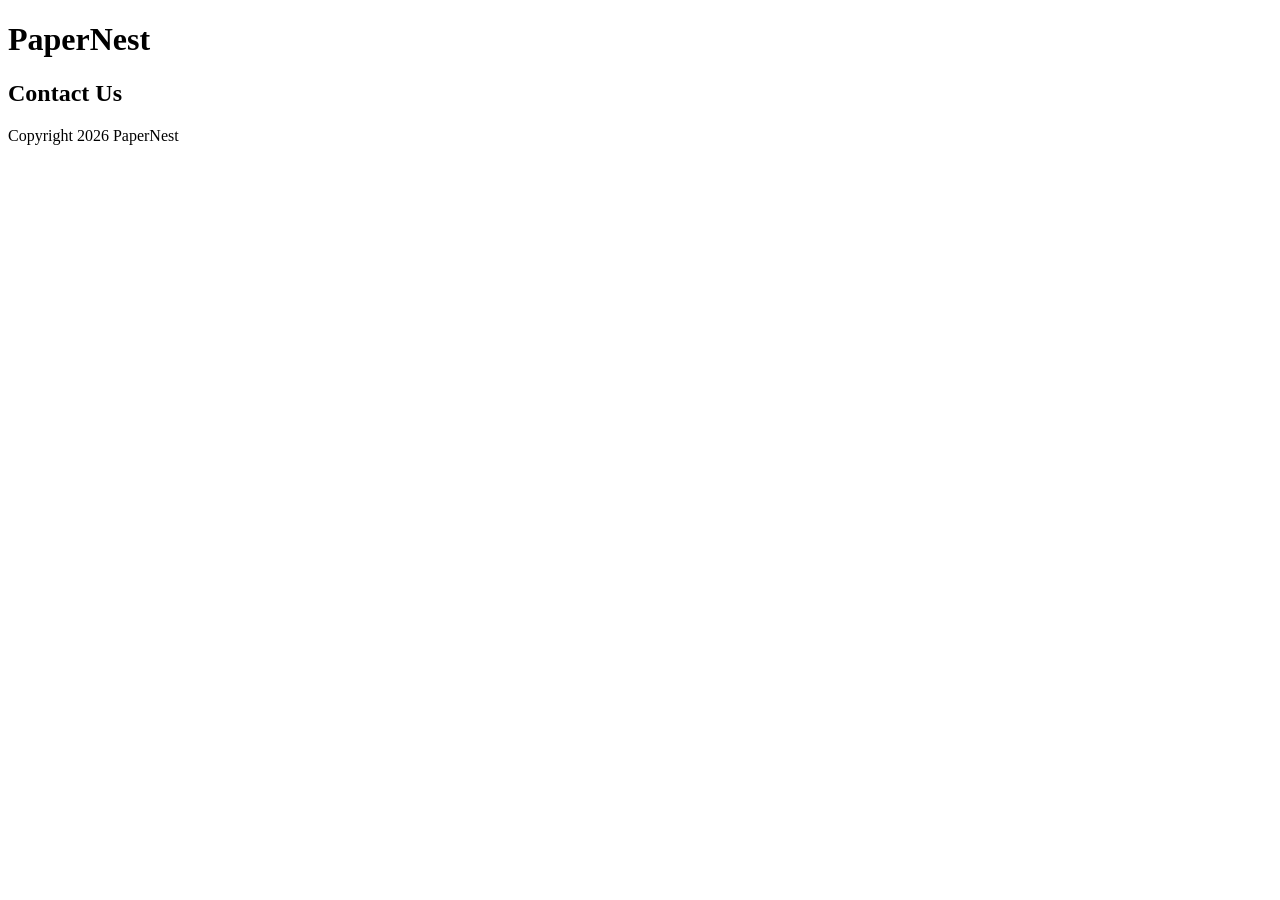
==== contact.html @ 01c61b45 "Initial HTML structure for three pages" ====
<!DOCTYPE html>
<html lang="en">
<head>
    <meta charset="UTF-8">
    <meta name="viewport" content="width=device-width, initial-scale=1.0">
    <title>PaperNest - Contact</title>
</head>
<body>
    <!-- Name: Shaika Islam Arpita, ID: 2311080 -->
    <header>
        <h1>PaperNest</h1>
    </header>
    <main>
        <h2>Contact Us</h2>
    </main>
    <footer>
        <p>Copyright 2026 PaperNest</p>
    </footer>
</body>
</html>
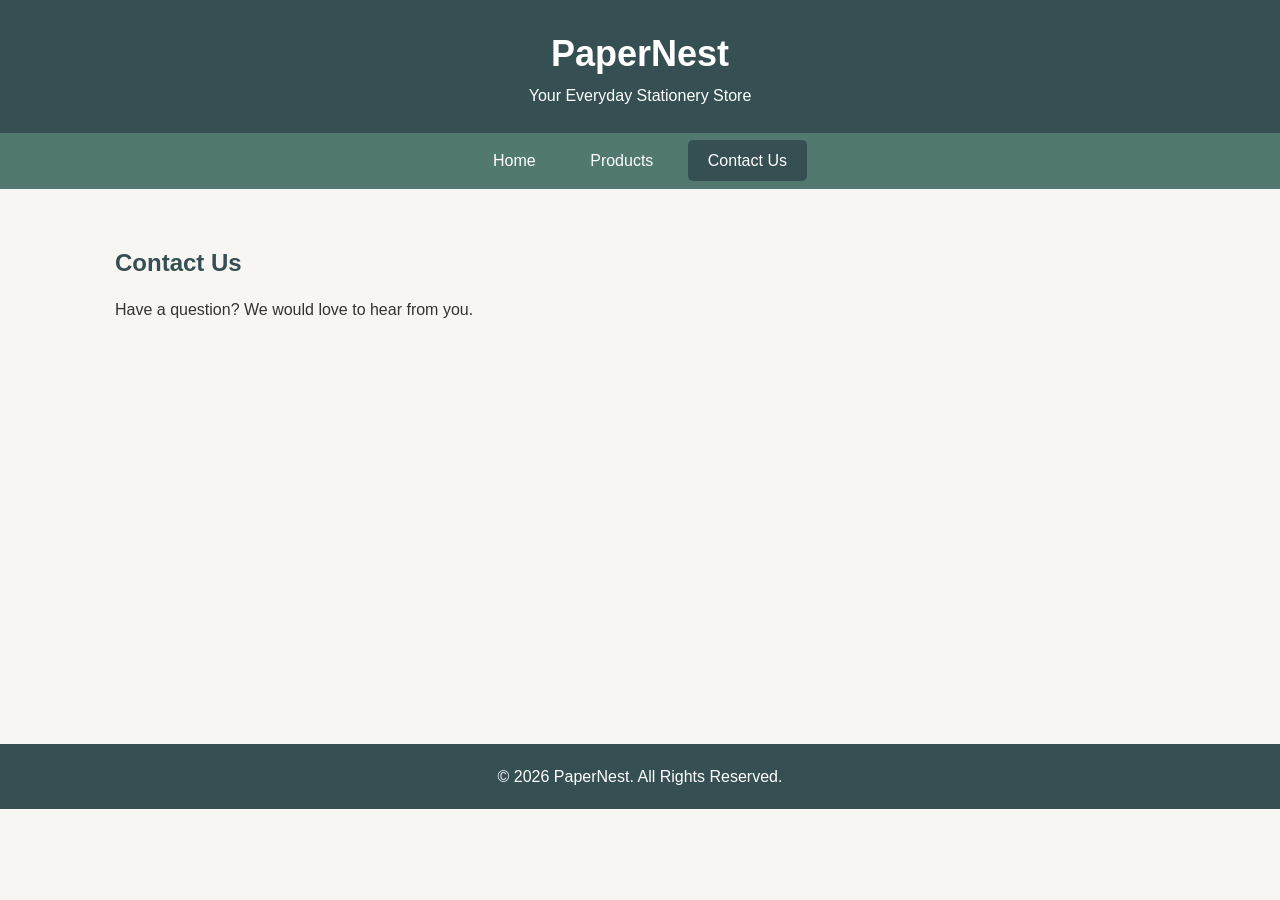
==== commit 343a14f0: "Add navigation header footer and basic CSS" ====
--- a/contact.html
+++ b/contact.html
@@ -4,18 +4,31 @@
 <head>
     <meta charset="UTF-8">
     <meta name="viewport" content="width=device-width, initial-scale=1.0">
-    <title>PaperNest - Contact</title>
+    <title>PaperNest - Contact Us</title>
+    <link rel="stylesheet" href="style.css">
 </head>
 <body>
     <!-- Name: Shaika Islam Arpita, ID: 2311080 -->
+
     <header>
         <h1>PaperNest</h1>
+        <p>Your Everyday Stationery Store</p>
     </header>
+
+    <nav>
+        <a href="index.html">Home</a>
+        <a href="products.html">Products</a>
+        <a href="contact.html" class="active">Contact Us</a>
+    </nav>
+
     <main>
         <h2>Contact Us</h2>
+        <p>Have a question? We would love to hear from you.</p>
     </main>
+
     <footer>
-        <p>Copyright 2026 PaperNest</p>
+        <p>&copy; 2026 PaperNest. All Rights Reserved.</p>
     </footer>
+
 </body>
 </html>
--- a/style.css
+++ b/style.css
@@ -0,0 +1,74 @@
+
+* {
+    margin: 0;
+    padding: 0;
+    box-sizing: border-box;
+}
+
+body {
+    font-family: Arial, sans-serif;
+    background-color: #f8f6f2;
+    color: #333333;
+    line-height: 1.6;
+}
+
+header {
+    background-color: #354f52;
+    color: white;
+    text-align: center;
+    padding: 25px;
+}
+
+header h1 {
+    font-size: 36px;
+}
+
+header p {
+    font-size: 16px;
+}
+
+nav {
+    background-color: #52796f;
+    text-align: center;
+    padding: 15px;
+}
+
+nav a {
+    color: white;
+    text-decoration: none;
+    padding: 12px 20px;
+    margin: 5px;
+    border-radius: 5px;
+}
+
+nav a:hover {
+    background-color: #cad2c5;
+    color: #253b35;
+}
+
+nav a.active {
+    background-color: #354f52;
+}
+
+main {
+    max-width: 1100px;
+    margin: 30px auto;
+    padding: 25px;
+    min-height: 55vh;
+}
+
+main h2 {
+    color: #354f52;
+    margin-bottom: 15px;
+}
+
+main p {
+    margin-bottom: 15px;
+}
+
+footer {
+    background-color: #354f52;
+    color: white;
+    text-align: center;
+    padding: 20px;
+}
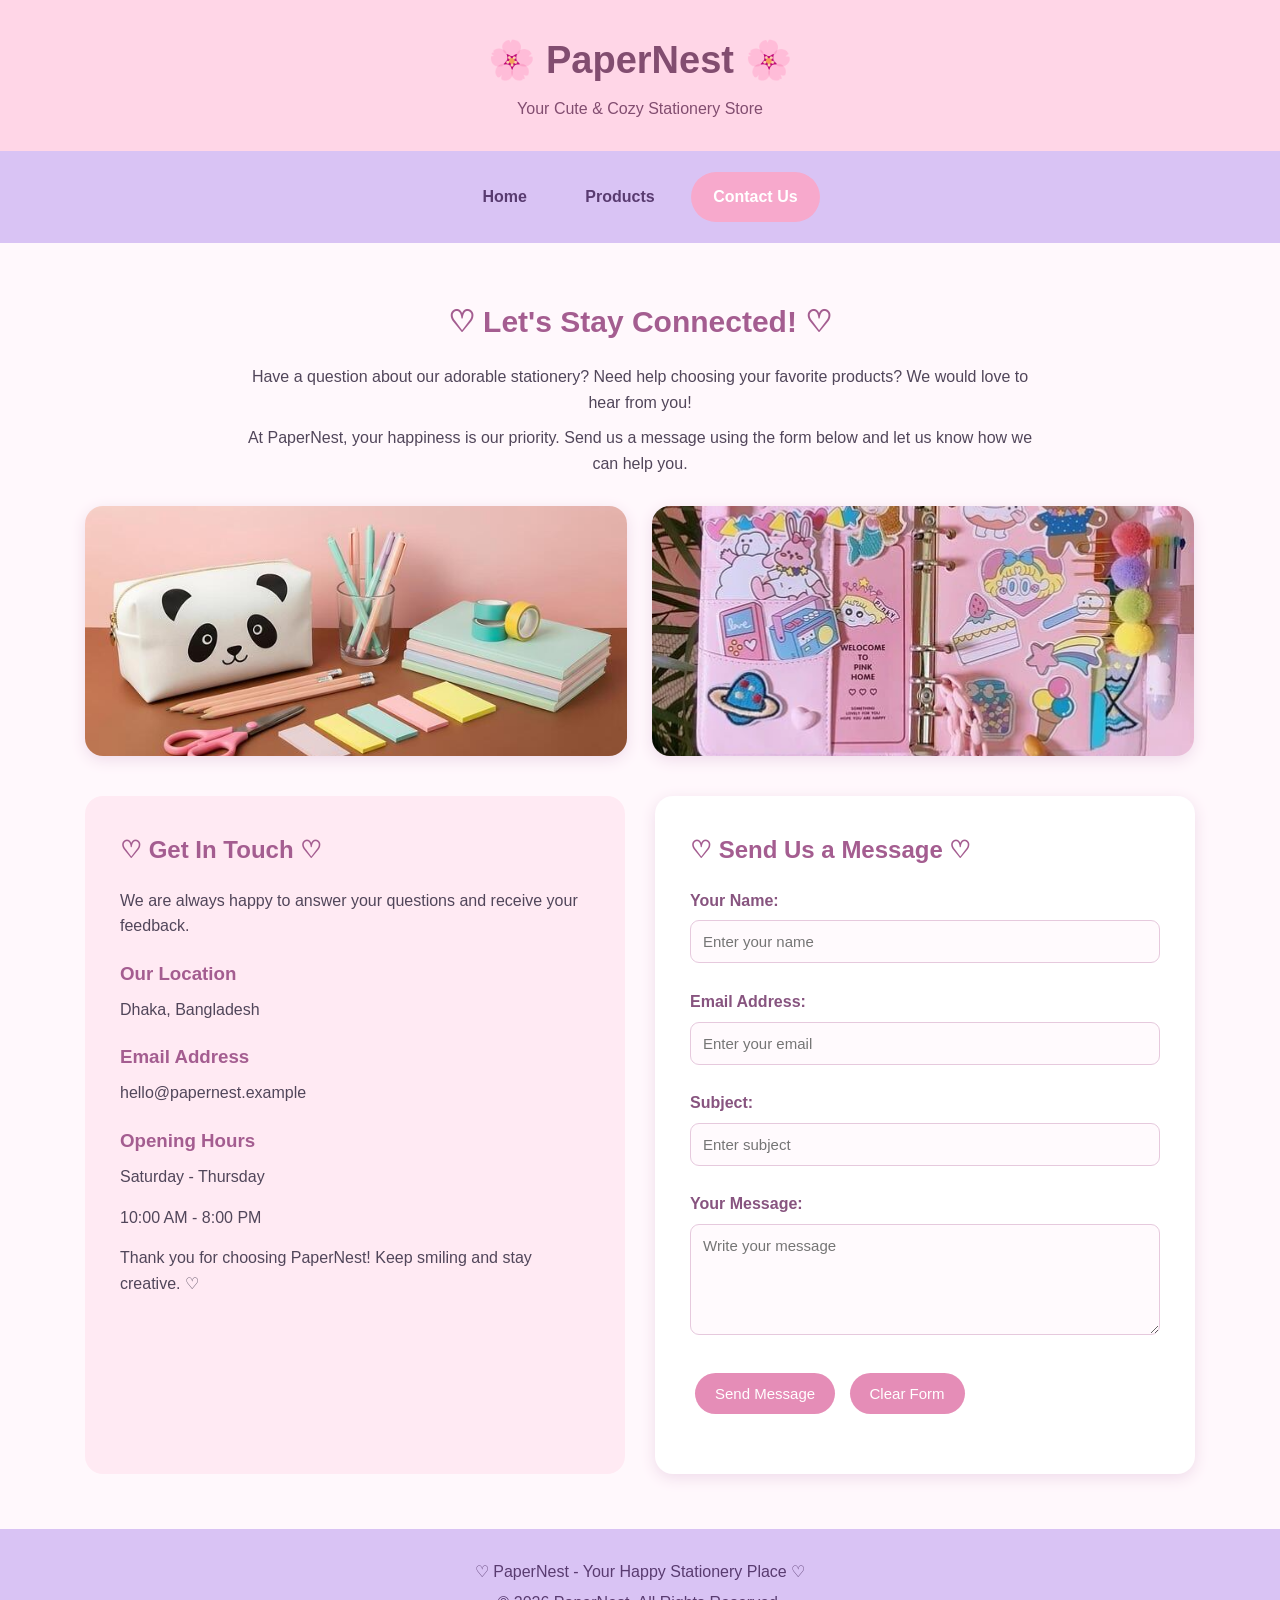
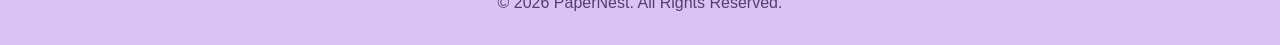
==== commit 2a719c52: "Complete contact page with JavaScript form validation" ====
--- a/contact.html
+++ b/contact.html
@@ -7,12 +7,13 @@
     <title>PaperNest - Contact Us</title>
     <link rel="stylesheet" href="style.css">
 </head>
+
 <body>
     <!-- Name: Shaika Islam Arpita, ID: 2311080 -->
 
     <header>
-        <h1>PaperNest</h1>
-        <p>Your Everyday Stationery Store</p>
+        <h1>🌸 PaperNest 🌸</h1>
+        <p>Your Cute & Cozy Stationery Store</p>
     </header>
 
     <nav>
@@ -22,13 +23,123 @@
     </nav>
 
     <main>
-        <h2>Contact Us</h2>
-        <p>Have a question? We would love to hear from you.</p>
+
+        <!-- Contact Introduction -->
+
+        <section class="contact-heading">
+
+            <h2>♡ Let's Stay Connected! ♡</h2>
+
+            <p>
+                Have a question about our adorable stationery?
+                Need help choosing your favorite products?
+                We would love to hear from you!
+            </p>
+
+            <p>
+                At PaperNest, your happiness is our priority.
+                Send us a message using the form below and
+                let us know how we can help you.
+            </p>
+
+        </section>
+
+        <!-- Contact Images -->
+
+        <section class="contact-images">
+
+            <img src="images/hero-stationery.jpg"
+                 alt="Cute pastel stationery collection">
+
+            <img src="images/kawaii-planner.jpg"
+                 alt="Cute daily planner">
+
+        </section>
+
+        <!-- Contact Information and Form -->
+
+        <section class="contact-container">
+
+            <div class="contact-info">
+
+                <h2>♡ Get In Touch ♡</h2>
+
+                <p>
+                    We are always happy to answer your
+                    questions and receive your feedback.
+                </p>
+
+                <h3>Our Location</h3>
+                <p>Dhaka, Bangladesh</p>
+
+                <h3>Email Address</h3>
+                <p>hello@papernest.example</p>
+
+                <h3>Opening Hours</h3>
+                <p>Saturday - Thursday</p>
+                <p>10:00 AM - 8:00 PM</p>
+
+                <p>
+                    Thank you for choosing PaperNest!
+                    Keep smiling and stay creative. ♡
+                </p>
+
+            </div>
+
+            <div class="contact-form">
+
+                <h2>♡ Send Us a Message ♡</h2>
+
+                <label for="nameBox">Your Name:</label>
+                <br>
+                <input id="nameBox" type="text"
+                       placeholder="Enter your name">
+
+                <br><br>
+
+                <label for="emailBox">Email Address:</label>
+                <br>
+                <input id="emailBox" type="email"
+                       placeholder="Enter your email">
+
+                <br><br>
+
+                <label for="subjectBox">Subject:</label>
+                <br>
+                <input id="subjectBox" type="text"
+                       placeholder="Enter subject">
+
+                <br><br>
+
+                <label for="messageBox">Your Message:</label>
+                <br>
+                <textarea id="messageBox" rows="5"
+                          placeholder="Write your message"></textarea>
+
+                <br><br>
+
+                <button onclick="sendMessage()">
+                    Send Message
+                </button>
+
+                <button onclick="clearForm()">
+                    Clear Form
+                </button>
+
+                <p id="contactResult"></p>
+
+            </div>
+
+        </section>
+
     </main>
 
     <footer>
+        <p>♡ PaperNest - Your Happy Stationery Place ♡</p>
         <p>&copy; 2026 PaperNest. All Rights Reserved.</p>
     </footer>
 
+    <script src="script.js"></script>
+
 </body>
 </html>
--- a/style.css
+++ b/style.css
@@ -1,3 +1,5 @@
+
+/* General Website Styling */
 
 * {
     margin: 0;
@@ -7,68 +9,655 @@
 
 body {
     font-family: Arial, sans-serif;
-    background-color: #f8f6f2;
-    color: #333333;
+    background-color: #fff8fc;
+    color: #51465a;
     line-height: 1.6;
 }
 
+/* Header */
+
 header {
-    background-color: #354f52;
-    color: white;
-    text-align: center;
-    padding: 25px;
+    background-color: #ffd6e7;
+    color: #824d70;
+    text-align: center;
+    padding: 30px;
 }
 
 header h1 {
-    font-size: 36px;
+    font-size: 38px;
+    margin-bottom: 5px;
 }
 
 header p {
     font-size: 16px;
 }
 
+/* Navigation Bar */
+
 nav {
-    background-color: #52796f;
-    text-align: center;
-    padding: 15px;
+    background-color: #d9c3f4;
+    text-align: center;
+    padding: 16px;
 }
 
 nav a {
+    color: #593b70;
+    text-decoration: none;
+    padding: 12px 22px;
+    margin: 5px;
+    border-radius: 25px;
+    font-weight: bold;
+    display: inline-block;
+    transition: background-color 0.3s;
+}
+
+nav a:hover {
+    background-color: #ff9fc6;
+    color: white;
+}
+
+nav a.active {
+    background-color: #f7a9cc;
+    color: white;
+}
+
+/* Main Content */
+
+main {
+    max-width: 1150px;
+    margin: 35px auto;
+    padding: 20px;
+    min-height: 55vh;
+}
+
+main h2 {
+    color: #a45d90;
+    margin-bottom: 18px;
+}
+
+main p {
+    margin-bottom: 15px;
+}
+
+/* Home Page Hero Section */
+
+.hero {
+    display: flex;
+    align-items: center;
+    gap: 35px;
+    background-color: white;
+    padding: 40px;
+    border-radius: 20px;
+    box-shadow: 0 5px 20px #f3dcea;
+}
+
+.hero-text {
+    flex: 1;
+}
+
+.hero-text h2 {
+    font-size: 32px;
+}
+
+.hero-text p {
+    font-size: 16px;
+    margin-bottom: 20px;
+}
+
+.hero-image {
+    flex: 1;
+}
+
+.hero-image img {
+    width: 100%;
+    height: 350px;
+    object-fit: cover;
+    border-radius: 18px;
+}
+
+/* Shop Links */
+
+.shop-link {
+    display: inline-block;
+    background-color: #f59ac1;
     color: white;
     text-decoration: none;
+    padding: 13px 26px;
+    border-radius: 25px;
+    font-weight: bold;
+    margin-top: 10px;
+    transition: background-color 0.3s;
+}
+
+.shop-link:hover {
+    background-color: #c776a5;
+}
+
+/* Featured Products */
+
+.featured {
+    margin-top: 55px;
+    text-align: center;
+}
+
+.featured h2 {
+    font-size: 29px;
+}
+
+.featured > p {
+    max-width: 750px;
+    margin: 0 auto 25px;
+}
+
+.feature-container {
+    display: flex;
+    gap: 25px;
+    margin-top: 25px;
+}
+
+.feature-box {
+    flex: 1;
+    background-color: white;
+    padding: 20px;
+    border-radius: 18px;
+    box-shadow: 0 4px 15px #efdbea;
+    transition: transform 0.3s;
+}
+
+.feature-box:hover {
+    transform: translateY(-6px);
+}
+
+.feature-box img {
+    width: 100%;
+    height: 210px;
+    object-fit: cover;
+    border-radius: 14px;
+}
+
+.feature-box h3 {
+    color: #a45d90;
+    margin-top: 15px;
+    margin-bottom: 10px;
+}
+
+.feature-box p {
+    font-size: 15px;
+}
+
+.feature-box h4 {
+    color: #de659b;
+    font-size: 19px;
+}
+
+/* JavaScript Calculator */
+
+.calculator {
+    margin-top: 55px;
+    padding: 40px;
+    background-color: #f2eaff;
+    border-radius: 20px;
+    text-align: center;
+}
+
+.calculator h2 {
+    font-size: 28px;
+}
+
+.calculator > p {
+    max-width: 750px;
+    margin: 0 auto;
+}
+
+.calculator-box {
+    max-width: 470px;
+    margin: 25px auto 0;
+    padding: 30px;
+    background-color: white;
+    border-radius: 18px;
+    text-align: left;
+    box-shadow: 0 4px 15px #e2d6ec;
+}
+
+.calculator-box label {
+    font-weight: bold;
+    color: #87547f;
+}
+
+.calculator-box input,
+.calculator-box select {
+    width: 100%;
+    padding: 12px;
+    margin-top: 7px;
+    border: 1px solid #e6c9dd;
+    border-radius: 9px;
+    font-size: 15px;
+    background-color: #fffafd;
+}
+
+.calculator-box input:focus,
+.calculator-box select:focus {
+    outline: 2px solid #d9a6dc;
+}
+
+.calculator-box button {
+    background-color: #e58db7;
+    color: white;
+    border: none;
+    border-radius: 25px;
+    padding: 12px 25px;
+    font-size: 15px;
+    font-weight: bold;
+    cursor: pointer;
+    transition: background-color 0.3s;
+}
+
+.calculator-box button:hover {
+    background-color: #b96b9a;
+}
+
+#resultMessage {
+    color: #a45d90;
+    font-weight: bold;
+    margin-top: 20px;
+}
+
+/* Why Choose Us Section */
+
+.why-us {
+    margin-top: 55px;
+    padding: 40px;
+    background-color: #ffeaf3;
+    border-radius: 20px;
+    text-align: center;
+}
+
+.why-us h2 {
+    font-size: 28px;
+}
+
+.why-us p {
+    max-width: 800px;
+    margin: 15px auto;
+}
+
+/* Footer */
+
+footer {
+    background-color: #d9c3f4;
+    color: #593b70;
+    text-align: center;
+    padding: 25px;
+}
+
+footer p {
+    margin: 5px;
+}
+
+/* Responsive Design */
+
+@media (max-width: 768px) {
+
+    header h1 {
+        font-size: 30px;
+    }
+
+    nav {
+        padding: 10px;
+    }
+
+    nav a {
+        padding: 10px 15px;
+        margin: 3px;
+    }
+
+    main {
+        margin: 15px auto;
+        padding: 15px;
+    }
+
+    .hero {
+        flex-direction: column;
+        padding: 22px;
+    }
+
+    .hero-text h2 {
+        font-size: 26px;
+    }
+
+    .hero-image {
+        width: 100%;
+    }
+
+    .hero-image img {
+        height: 260px;
+    }
+
+    .feature-container {
+        flex-direction: column;
+    }
+
+    .calculator {
+        padding: 20px;
+    }
+
+    .calculator-box {
+        padding: 22px;
+    }
+
+    .why-us {
+        padding: 25px;
+    }
+
+}
+
+/* Products Page */
+
+.product-heading {
+    text-align: center;
+    margin-bottom: 35px;
+}
+
+.product-heading h2 {
+    font-size: 30px;
+}
+
+.product-heading p {
+    max-width: 800px;
+    margin: 10px auto;
+}
+
+/* CSS Grid */
+
+.product-container {
+    display: grid;
+    grid-template-columns: repeat(3, 1fr);
+    gap: 25px;
+}
+
+/* Product Cards */
+
+.product-card {
+    background-color: white;
+    padding: 20px;
+    border-radius: 18px;
+    text-align: center;
+    box-shadow: 0 4px 15px #efdbea;
+    transition: transform 0.3s;
+}
+
+.product-card:hover {
+    transform: translateY(-6px);
+}
+
+.product-card img {
+    width: 100%;
+    height: 210px;
+    object-fit: cover;
+    border-radius: 14px;
+}
+
+.product-card h3 {
+    color: #a45d90;
+    margin-top: 15px;
+    margin-bottom: 10px;
+}
+
+.product-card p {
+    font-size: 15px;
+    min-height: 72px;
+}
+
+.product-card h4 {
+    color: #de659b;
+    font-size: 20px;
+    margin-bottom: 15px;
+}
+
+/* Product Buttons */
+
+.product-card button {
+    background-color: #f59ac1;
+    color: white;
+    border: none;
+    padding: 12px 25px;
+    border-radius: 25px;
+    font-size: 15px;
+    font-weight: bold;
+    cursor: pointer;
+}
+
+.product-card button:hover {
+    background-color: #c776a5;
+}
+
+/* Shopping Cart */
+
+.shopping-cart {
+    background-color: #f2eaff;
+    text-align: center;
+    padding: 35px;
+    margin-top: 50px;
+    border-radius: 20px;
+}
+
+.shopping-cart h3 {
+    color: #a45d90;
+}
+
+.shopping-cart button {
+    background-color: #e58db7;
+    color: white;
+    padding: 12px 25px;
+    margin: 5px;
+    border: none;
+    border-radius: 25px;
+    font-size: 15px;
+    cursor: pointer;
+}
+
+.shopping-cart button:hover {
+    background-color: #b96b9a;
+}
+
+#cartDetails {
+    background-color: white;
+    margin: 25px auto 0;
+    padding: 20px;
+    max-width: 650px;
+    border-radius: 12px;
+    text-align: left;
+}
+
+#cartDetails:empty {
+    display: none;
+}
+
+/* Products Mobile View */
+
+@media (max-width: 768px) {
+
+    .product-container {
+        grid-template-columns: repeat(2, 1fr);
+    }
+
+}
+
+@media (max-width: 500px) {
+
+    .product-container {
+        grid-template-columns: 1fr;
+    }
+
+    .product-card p {
+        min-height: auto;
+    }
+
+}
+
+/* Contact Page */
+
+.contact-heading {
+    text-align: center;
+    margin-bottom: 30px;
+}
+
+.contact-heading h2 {
+    font-size: 30px;
+}
+
+.contact-heading p {
+    max-width: 800px;
+    margin: 10px auto;
+}
+
+/* Contact Images */
+
+.contact-images {
+    display: flex;
+    gap: 25px;
+    margin-bottom: 40px;
+}
+
+.contact-images img {
+    width: calc(50% - 13px);
+    height: 250px;
+    object-fit: cover;
+    border-radius: 18px;
+    box-shadow: 0 4px 15px #efdbea;
+}
+
+/* Contact Information and Form */
+
+.contact-container {
+    display: flex;
+    gap: 30px;
+    align-items: stretch;
+}
+
+.contact-info {
+    flex: 1;
+    background-color: #ffeaf3;
+    padding: 35px;
+    border-radius: 18px;
+}
+
+.contact-info h3 {
+    color: #a45d90;
+    margin-top: 20px;
+}
+
+.contact-info p {
+    margin-top: 8px;
+}
+
+.contact-form {
+    flex: 1;
+    background-color: white;
+    padding: 35px;
+    border-radius: 18px;
+    box-shadow: 0 4px 15px #efdbea;
+}
+
+.contact-form label {
+    font-weight: bold;
+    color: #87547f;
+}
+
+.contact-form input,
+.contact-form textarea {
+    width: 100%;
+    padding: 12px;
+    margin-top: 7px;
+    border: 1px solid #e6c9dd;
+    border-radius: 9px;
+    font-family: Arial, sans-serif;
+    font-size: 15px;
+    background-color: #fffafd;
+}
+
+.contact-form input:focus,
+.contact-form textarea:focus {
+    outline: 2px solid #d9a6dc;
+}
+
+.contact-form button {
+    background-color: #e58db7;
+    color: white;
     padding: 12px 20px;
+    border: none;
+    border-radius: 25px;
+    font-size: 15px;
+    cursor: pointer;
     margin: 5px;
-    border-radius: 5px;
-}
-
-nav a:hover {
-    background-color: #cad2c5;
-    color: #253b35;
-}
-
-nav a.active {
-    background-color: #354f52;
-}
-
-main {
-    max-width: 1100px;
-    margin: 30px auto;
-    padding: 25px;
-    min-height: 55vh;
-}
-
-main h2 {
-    color: #354f52;
-    margin-bottom: 15px;
-}
-
-main p {
-    margin-bottom: 15px;
-}
-
-footer {
-    background-color: #354f52;
-    color: white;
-    text-align: center;
+}
+
+.contact-form button:hover {
+    background-color: #b96b9a;
+}
+
+#contactResult {
+    color: #a45d90;
+    font-weight: bold;
+    margin-top: 20px;
+}
+
+/* Contact Page Responsive */
+
+@media (max-width: 768px) {
+
+    .contact-container {
+        flex-direction: column;
+    }
+
+    .contact-images {
+        flex-direction: column;
+    }
+
+    .contact-images img {
+        width: 100%;
+        height: 220px;
+    }
+
+    .contact-info,
+    .contact-form {
+        padding: 25px;
+    }
+
+}
+
+/* Cute Add to Cart Popup */
+
+#cartPopup {
+    display: none;
+    position: fixed;
+    top: 25px;
+    right: 25px;
+    width: 300px;
+    background-color: #fff0f8;
+    border: 2px solid #f5b4d5;
+    border-radius: 18px;
     padding: 20px;
-}
+    box-shadow: 0 5px 20px #dfb4d0;
+    z-index: 1000;
+}
+
+#cartPopup h3 {
+    color: #b84f89;
+    margin-bottom: 8px;
+}
+
+#cartPopup p {
+    color: #73566b;
+    margin: 0;
+}
+
+@media (max-width: 500px) {
+
+    #cartPopup {
+        width: calc(100% - 40px);
+        top: 15px;
+        right: 20px;
+    }
+
+}
